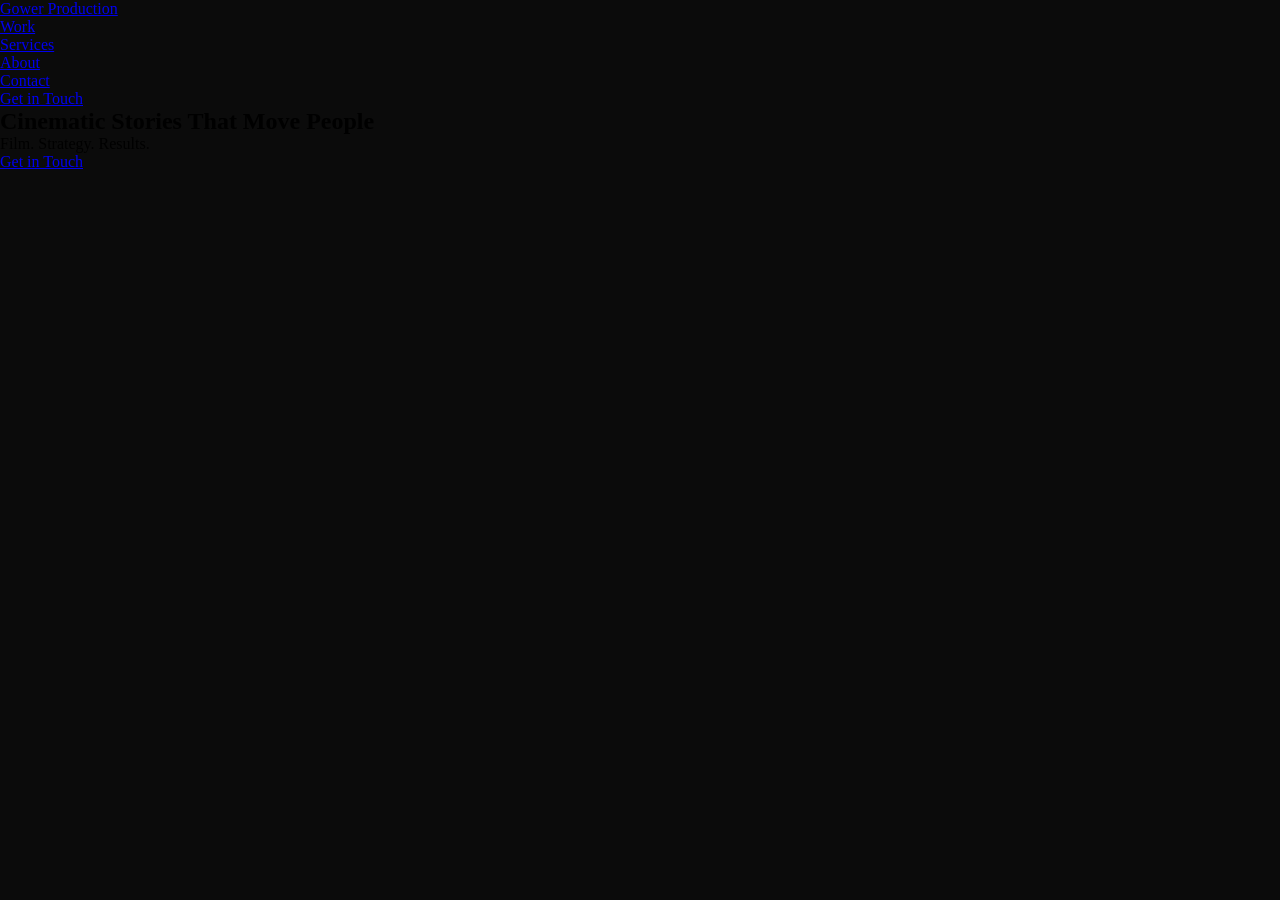
==== index.html @ b68cb29c "Add files via upload" ====
<!-- Designed and Developed by James Forde and JF Siteworks | www.jfsiteworks.com -->
<!-- © 2026 JF Siteworks™. All rights reserved. -->

<!doctype html>
<html lang="en">
  <head>
    <meta charset="UTF-8" />
    <meta name="viewport" content="width=device-width, initial-scale=1.0" />
    <link rel="stylesheet" href="CSS/navbar.css" />
    <link rel="stylesheet" href="../body.css" />
    <link rel="stylesheet" href="CSS/hero.css" />
    <link rel="preconnect" href="https://fonts.googleapis.com" />
    <link rel="preconnect" href="https://fonts.gstatic.com" crossorigin />
    <link
      href="https://fonts.googleapis.com/css2?family=Inter:ital,opsz,wght@0,14..32,100..900;1,14..32,100..900&family=Space+Grotesk:wght@300..700&display=swap"
      rel="stylesheet"
    />
    <title>Gower Production</title>
  </head>
  <body>
    <nav class="navbar">
      <div class="nav-container">
        <a href="../home/" class="logo">Gower Production</a>

        <ul class="nav-links">
          <li><a href="#">Work</a></li>
          <li><a href="#">Services</a></li>
          <li><a href="#">About</a></li>
          <li><a href="#">Contact</a></li>
        </ul>

        <a href="#" class="cta">Get in Touch</a>
      </div>
    </nav>

    <section class="hero">
      <div class="hero-overlay"></div>

      <div class="hero-content">
        <h1>Cinematic Stories That Move People</h1>
        <p>Film. Strategy. Results.</p>

        <div class="hero-buttons">
          <a href="#" class="btn">Get in Touch</a>
        </div>
      </div>
    </section>

    <script src="../script.js"></script>
  </body>
</html>
---- body.css ----
:root {
  --color-bg-primary: #0B0B0B;
  --color-bg-secondary: #1A1A1A;

  --color-text-primary: #F5F5F5;
  --color-text-secondary: #B0B0B0;

  --color-accent: #E50914;

  --color-border: rgba(255, 255, 255, 0.1);
  --color-overlay: rgba(0, 0, 0, 0.6);
  --color-glass: rgba(11, 11, 11, 0.9);

  --color-shadow: rgba(0, 0, 0, 0.5);
}


* {
  margin: 0;
  padding: 0;
  box-sizing: border-box;
  scroll-behavior: smooth;
}

body {
  margin: 0;
  overflow-x: hidden;
  background-color: #0B0B0B;
}
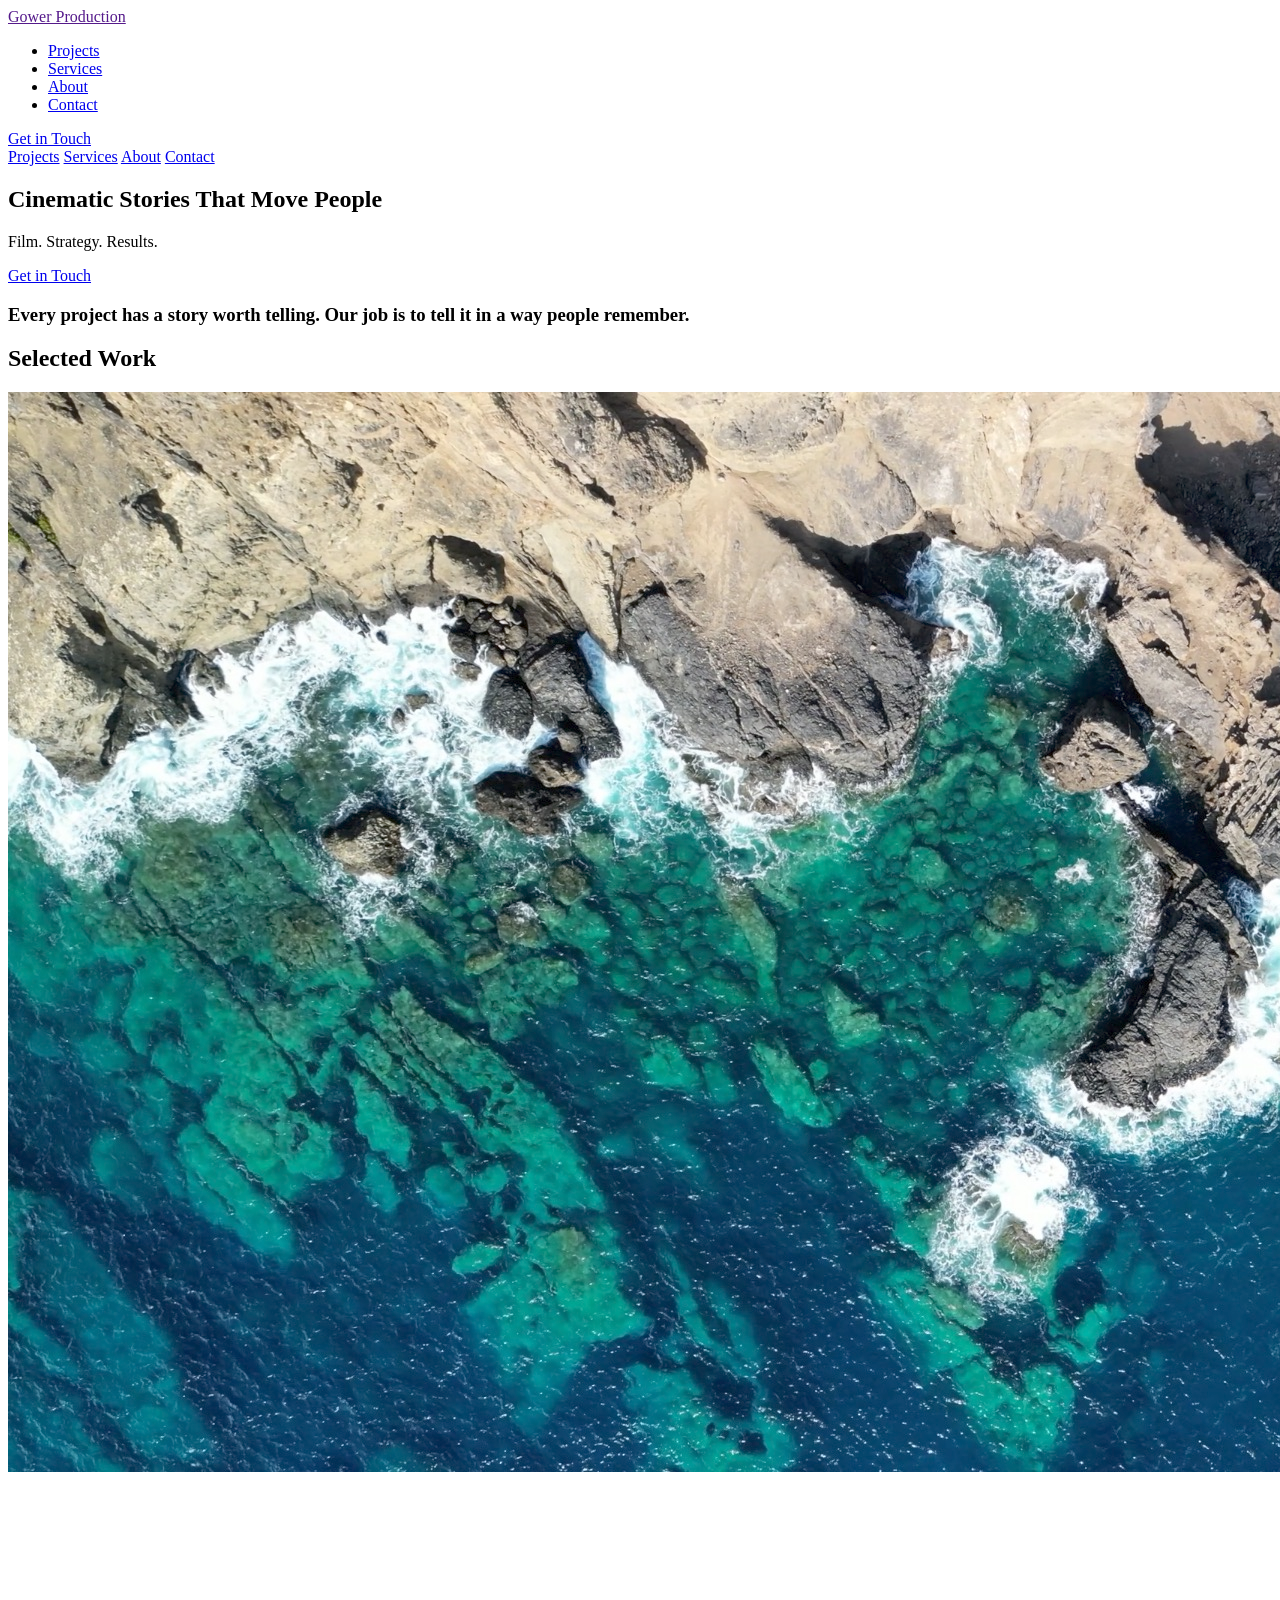
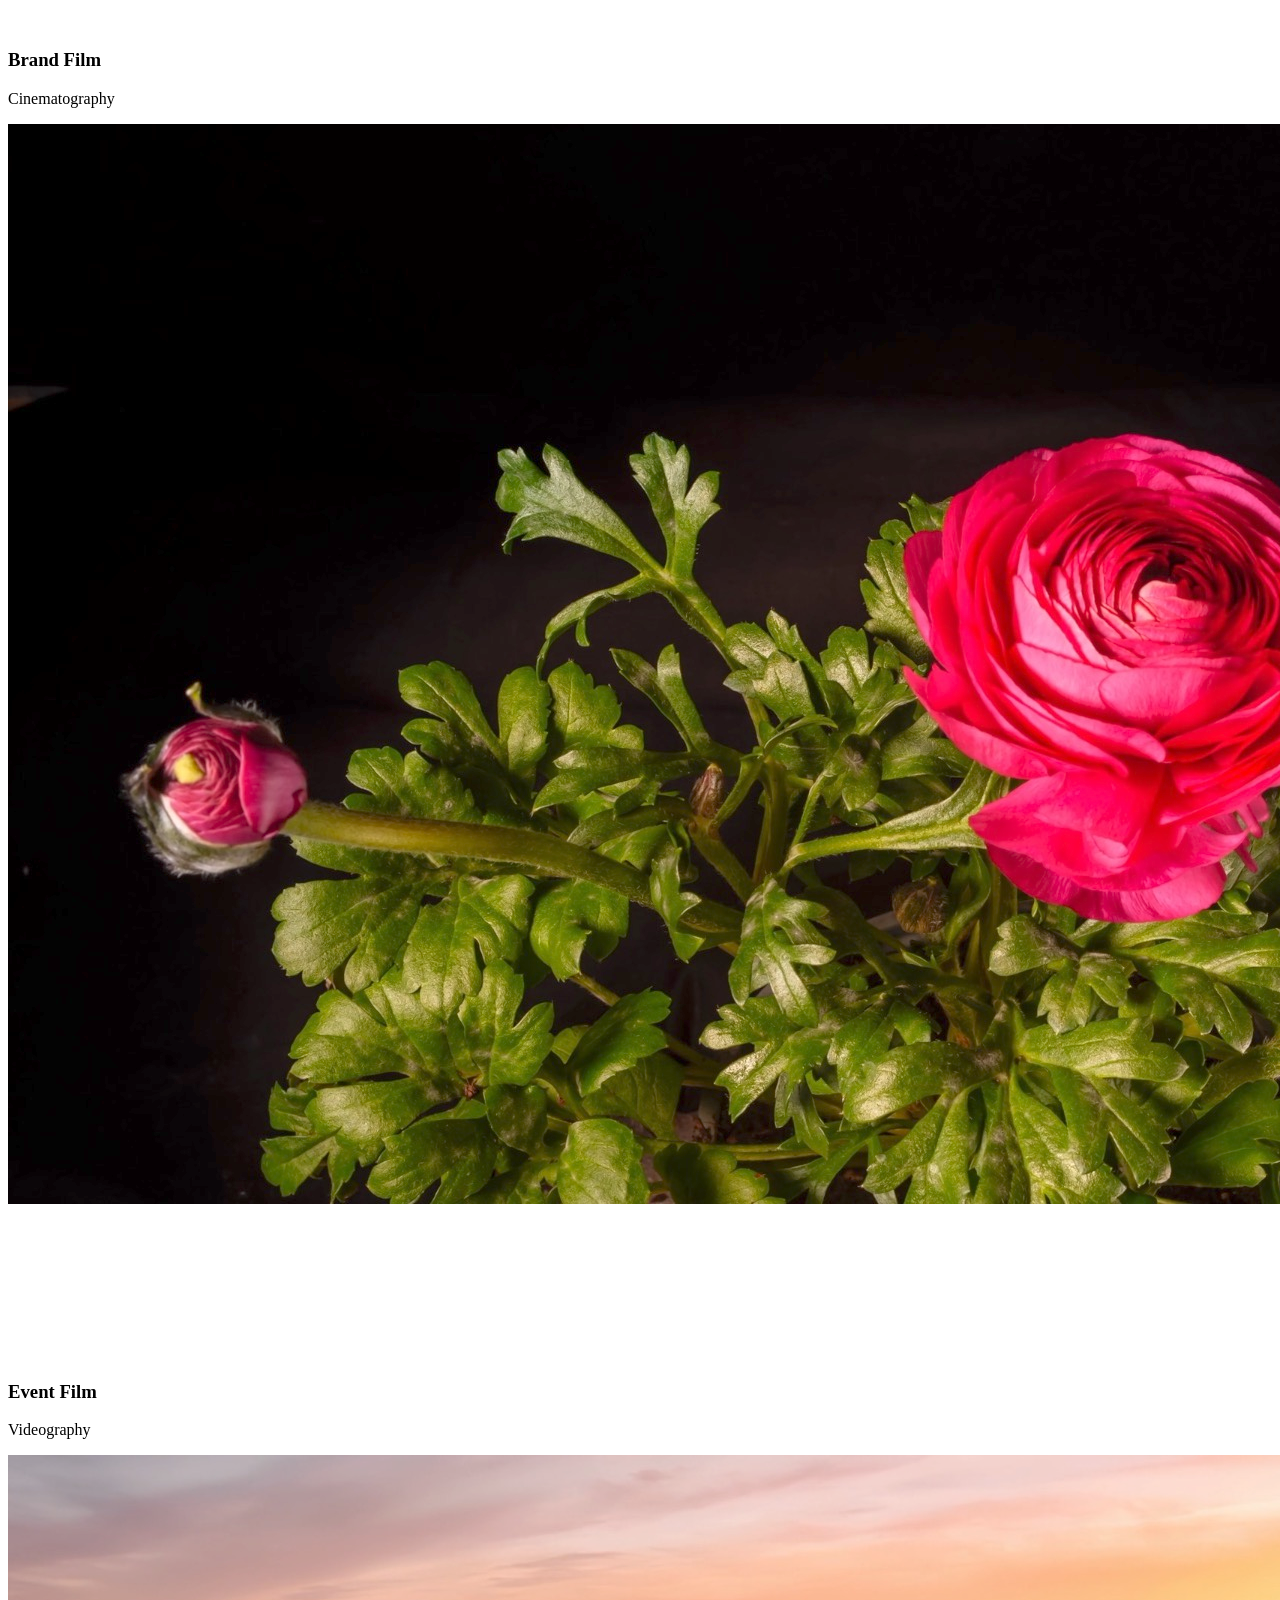
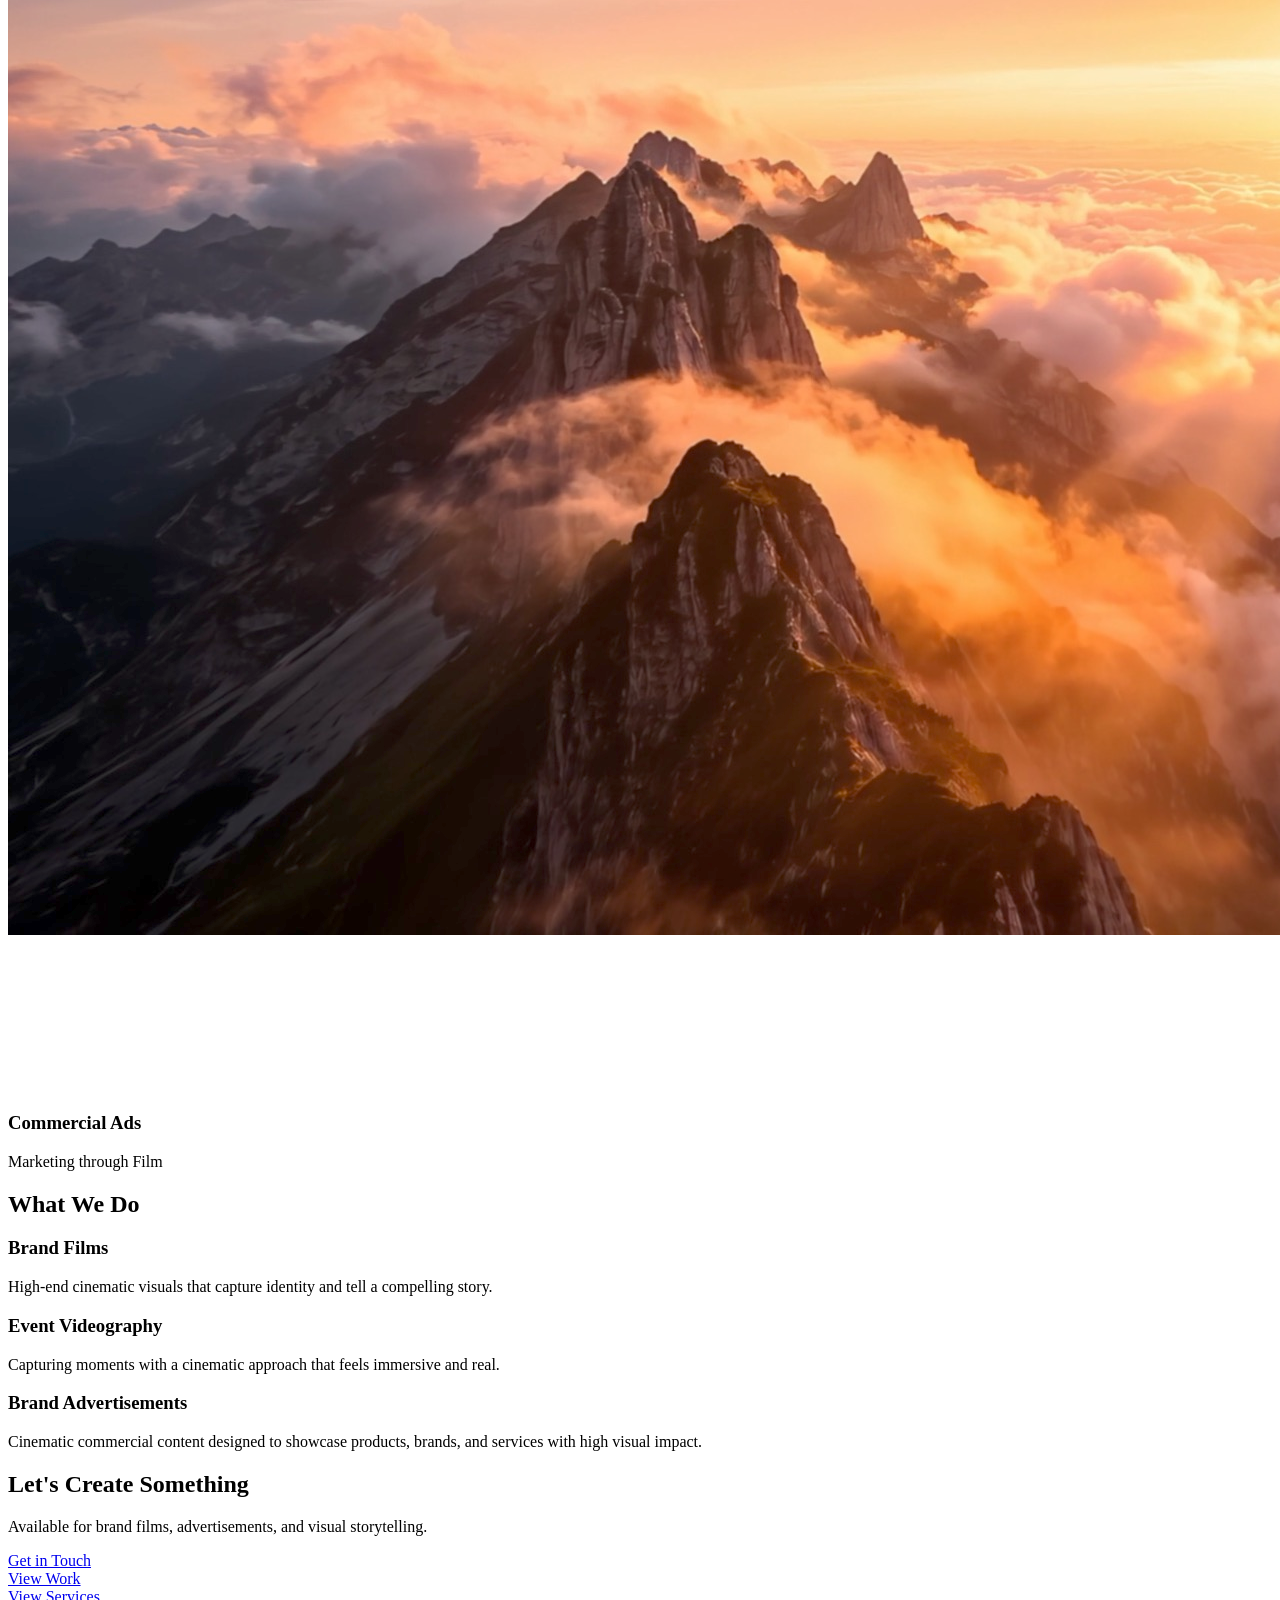
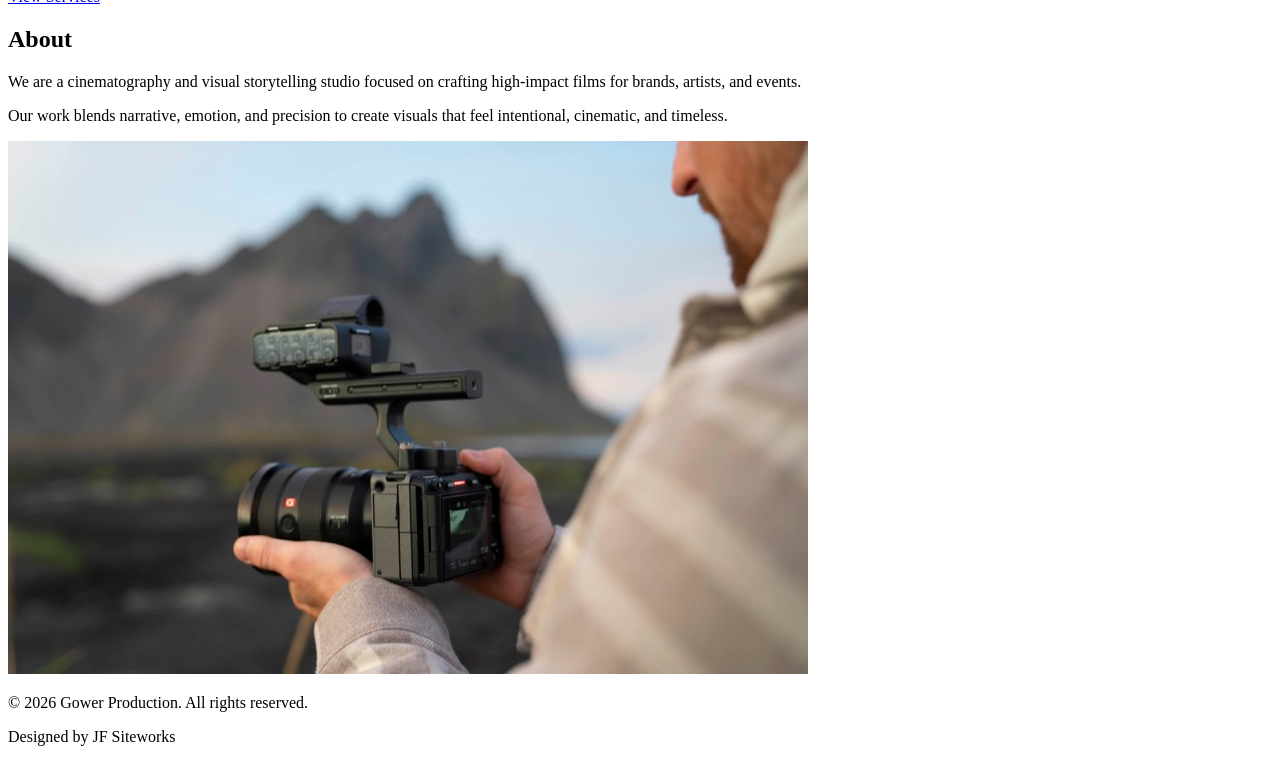
==== commit 92af940c: "Add files via upload" ====
--- a/index.html
+++ b/index.html
@@ -7,8 +7,12 @@
     <meta charset="UTF-8" />
     <meta name="viewport" content="width=device-width, initial-scale=1.0" />
     <link rel="stylesheet" href="CSS/navbar.css" />
-    <link rel="stylesheet" href="../body.css" />
+    <link rel="stylesheet" href="CSS/body.css" />
     <link rel="stylesheet" href="CSS/hero.css" />
+    <link rel="stylesheet" href="homeCSS/work.css" />
+    <link rel="stylesheet" href="homeCSS/services.css" />
+    <link rel="stylesheet" href="CSS/cta.css" />
+    <link rel="stylesheet" href="homeCSS/about.css" />
     <link rel="preconnect" href="https://fonts.googleapis.com" />
     <link rel="preconnect" href="https://fonts.gstatic.com" crossorigin />
     <link
@@ -20,20 +24,37 @@
   <body>
     <nav class="navbar">
       <div class="nav-container">
-        <a href="../home/" class="logo">Gower Production</a>
+        <a href="" class="logo">Gower Production</a>
 
         <ul class="nav-links">
-          <li><a href="#">Work</a></li>
-          <li><a href="#">Services</a></li>
-          <li><a href="#">About</a></li>
-          <li><a href="#">Contact</a></li>
+          <li><a href="#">Projects</a></li>
+          <li><a href="services/">Services</a></li>
+          <li><a href="about/">About</a></li>
+          <li><a href="contactus/">Contact</a></li>
         </ul>
 
-        <a href="#" class="cta">Get in Touch</a>
+        <a href="contactus/" class="nav-cta">Get in Touch</a>
+      </div>
+
+      <div class="mobile-menu">
+        <a href="#">Projects</a>
+        <a href="services/">Services</a>
+        <a href="about/">About</a>
+        <a href="contactus/">Contact</a>
+      </div>
+
+      <div class="mobile-toggle">
+        <span></span>
+        <span></span>
+        <span></span>
       </div>
     </nav>
 
+    <div class="mobile-overlay"></div>
+
     <section class="hero">
+      <div class="hero-image"></div>
+
       <div class="hero-overlay"></div>
 
       <div class="hero-content">
@@ -41,11 +62,150 @@
         <p>Film. Strategy. Results.</p>
 
         <div class="hero-buttons">
-          <a href="#" class="btn">Get in Touch</a>
-        </div>
-      </div>
-    </section>
-
-    <script src="../script.js"></script>
+          <a href="contactus" class="btn">Get in Touch</a>
+        </div>
+      </div>
+    </section>
+
+    <section class="intro">
+      <h3 class="fade-up">
+        Every project has a story worth telling. Our job is to tell it in a way
+        people remember.
+      </h3>
+    </section>
+
+    <section class="work">
+      <h2 class="fade-up">Selected Work</h2>
+
+      <div class="work-grid">
+        <div class="work-item fade-up">
+          <img src="images/cliff.jpg" alt="Project 1" class="work-img" />
+
+          <video class="work-video" muted loop playsinline>
+            <source src="images/cliffsvideo.mp4" type="video/mp4" />
+          </video>
+
+          <div class="work-overlay">
+            <h3>Brand Film</h3>
+            <p>Cinematography</p>
+          </div>
+        </div>
+
+        <div class="work-item fade-up" id="work">
+          <img src="images/flower.jpg" alt="Project 2" class="work-img" />
+
+          <video class="work-video" muted loop playsinline>
+            <source src="images/flowervideo.mp4" type="video/mp4" />
+          </video>
+
+          <div class="work-overlay">
+            <h3>Event Film</h3>
+            <p>Videography</p>
+          </div>
+        </div>
+
+        <div class="work-item fade-up">
+          <img src="images/mountain.jpg" alt="Project 3" class="work-img" />
+
+          <video class="work-video" muted loop playsinline>
+            <source src="images/mountainvideo.mp4" type="video/mp4" />
+          </video>
+
+          <div class="work-overlay">
+            <h3>Commercial Ads</h3>
+            <p>Marketing through Film</p>
+          </div>
+        </div>
+      </div>
+    </section>
+
+    <section class="services" id="service">
+      <div class="services-container">
+        <h2 class="fade-up">What We Do</h2>
+
+        <div class="services-grid">
+          <div class="service-card fade-up">
+            <h3>Brand Films</h3>
+            <p>
+              High-end cinematic visuals that capture identity and tell a
+              compelling story.
+            </p>
+          </div>
+
+          <div class="service-card fade-up">
+            <h3>Event Videography</h3>
+            <p>
+              Capturing moments with a cinematic approach that feels immersive
+              and real.
+            </p>
+          </div>
+
+          <div class="service-card fade-up">
+            <h3>Brand Advertisements</h3>
+            <p>
+              Cinematic commercial content designed to showcase products,
+              brands, and services with high visual impact.
+            </p>
+          </div>
+        </div>
+      </div>
+    </section>
+
+    <section class="cta">
+      <div class="cta-container">
+        <h2 class="fade-up">Let's Create Something</h2>
+
+        <p class="fade-up">
+          Available for brand films, advertisements, and visual storytelling.
+        </p>
+
+        <div class="cta-buttons">
+          <div class="fade-up">
+            <a href="contactus/" class="cta-btn">Get in Touch</a>
+          </div>
+          <div class="fade-up">
+            <a href="#" class="cta-btn">View Work</a>
+          </div>
+          <div class="fade-up">
+            <a href="services/" class="cta-btn">View Services</a>
+          </div>
+        </div>
+      </div>
+    </section>
+
+    <section class="about">
+      <div class="about-container">
+        <h2 class="fade-up">About</h2>
+        <div class="about-grid">
+          <div class="about-content">
+            <p class="fade-up">
+              We are a cinematography and visual storytelling studio focused on
+              crafting high-impact films for brands, artists, and events.
+            </p>
+
+            <p class="fade-up">
+              Our work blends narrative, emotion, and precision to create
+              visuals that feel intentional, cinematic, and timeless.
+            </p>
+          </div>
+
+          <div class="about-image fade-up">
+            <img src="images/camera.jpg" alt="Cinematography work" />
+          </div>
+        </div>
+      </div>
+    </section>
+
+    <footer class="footer">
+      <div class="footer-container">
+        <p class="fade-up">© 2026 Gower Production. All rights reserved.</p>
+
+        <p class="footer-credit fade-up">
+          Designed by <span>JF Siteworks</span>
+        </p>
+      </div>
+    </footer>
+
+    <script src="script.js"></script>
   </body>
 </html>
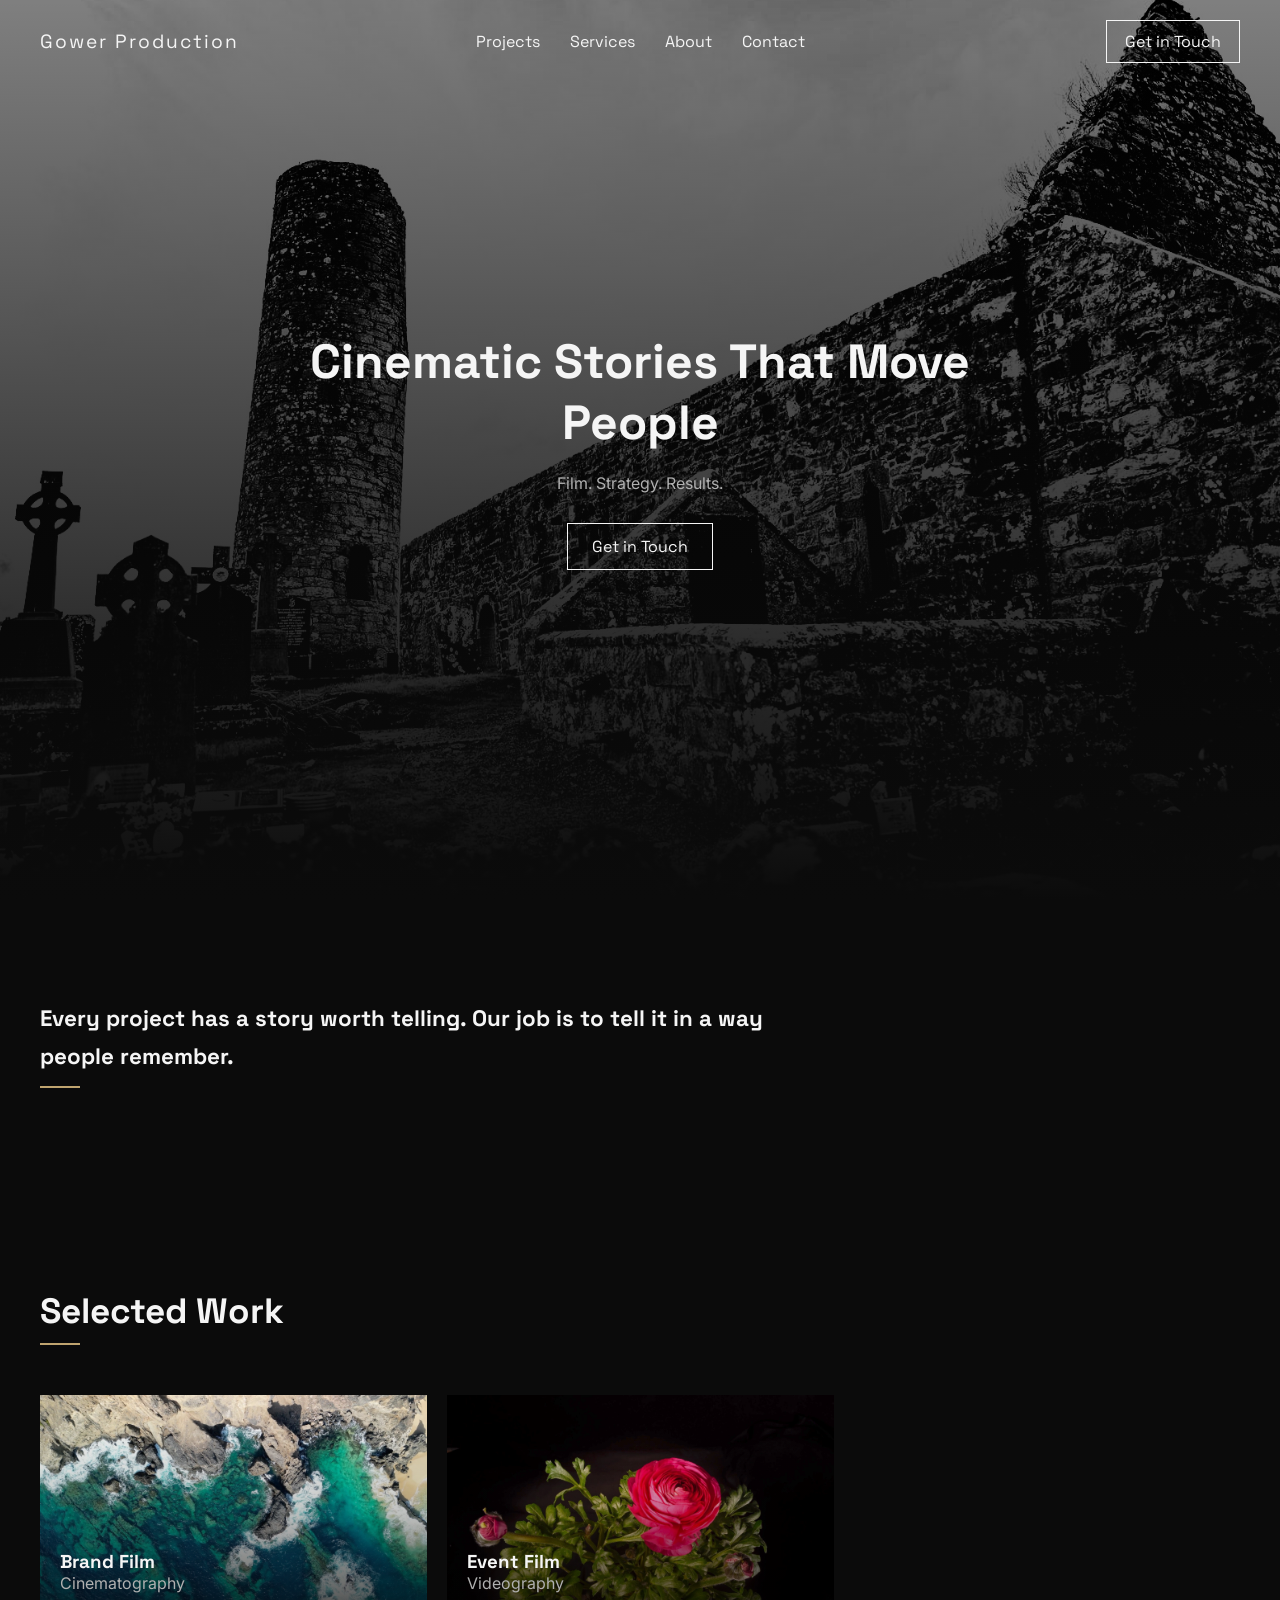
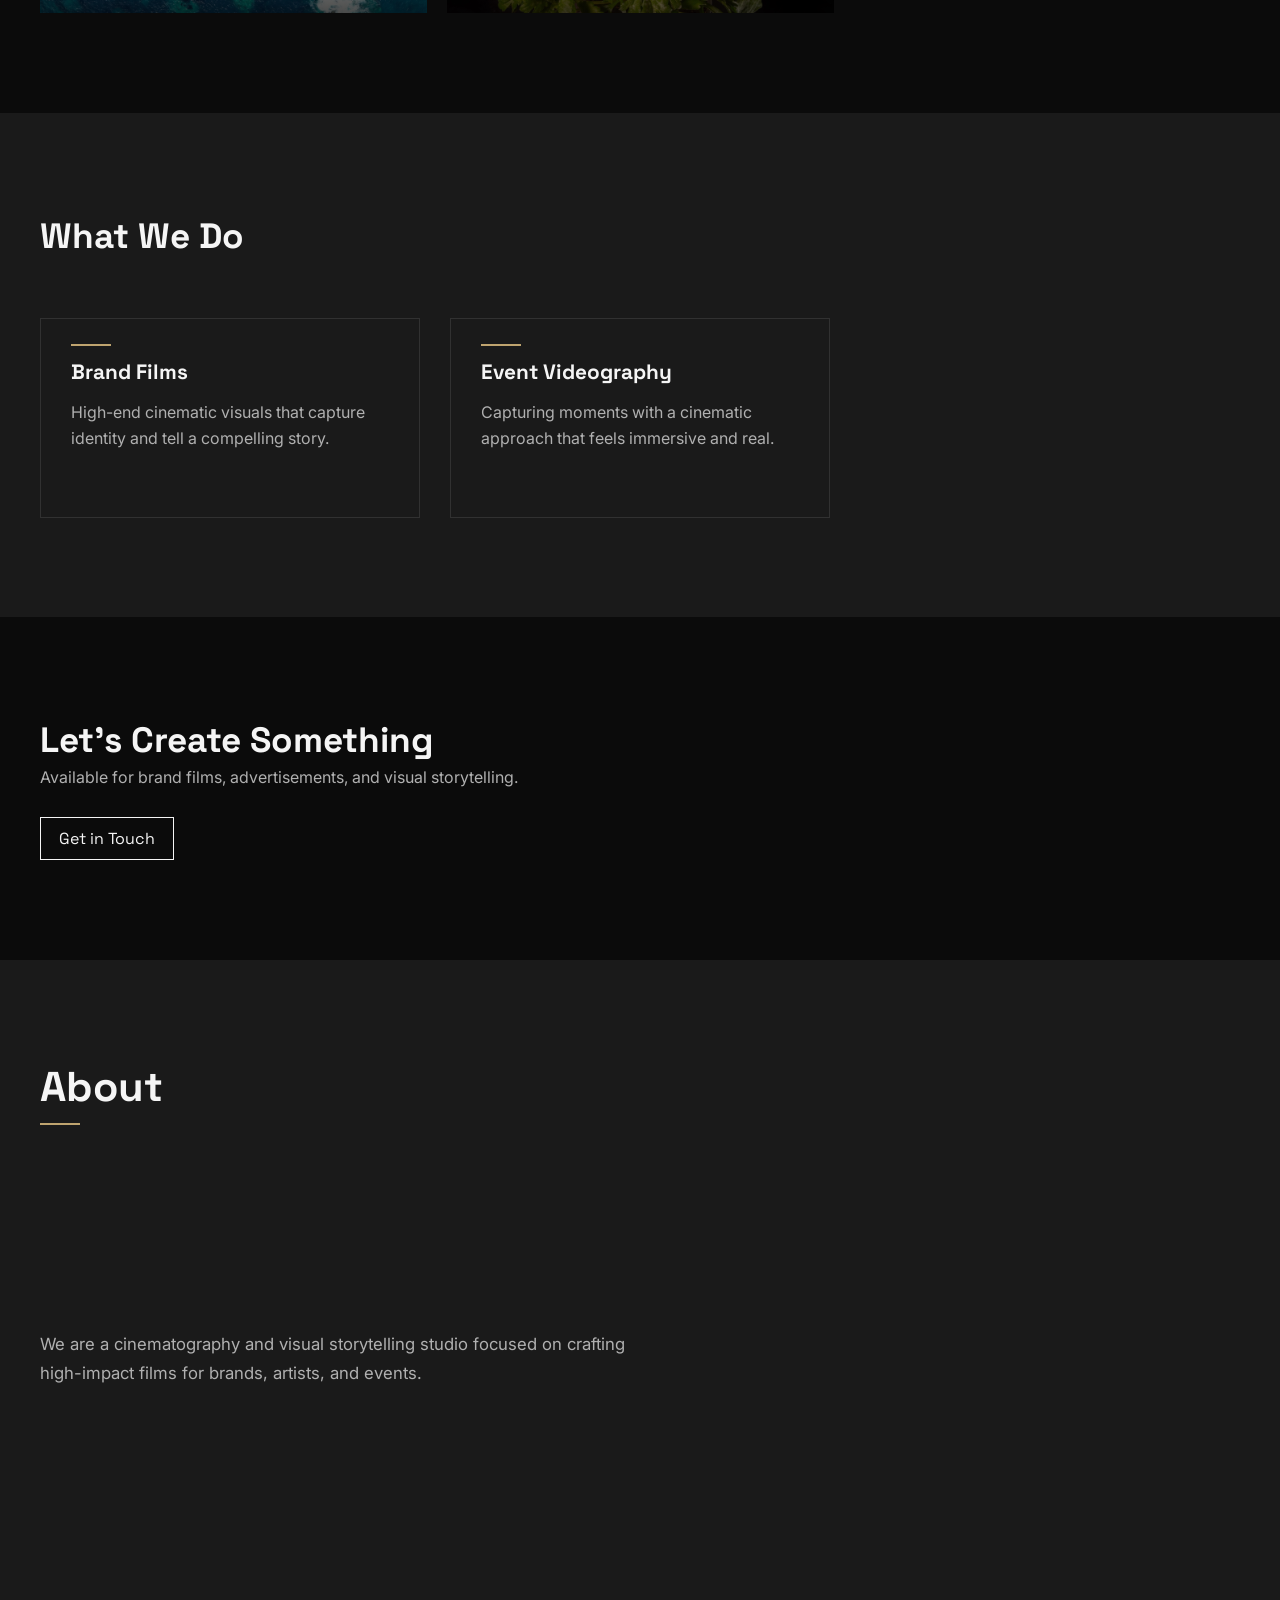
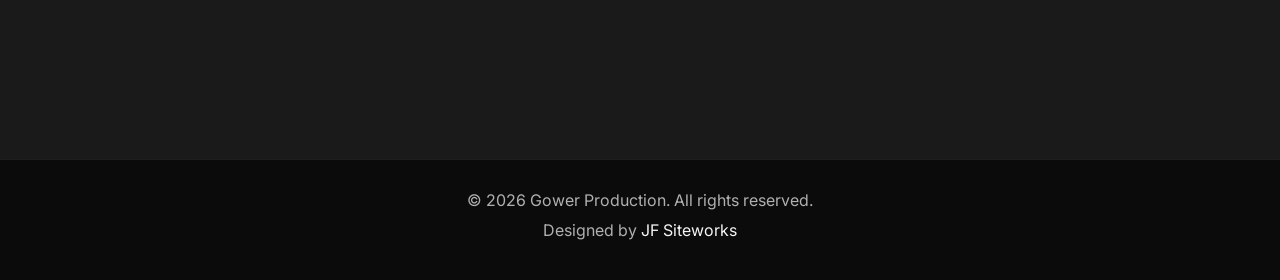
==== commit 559eee29: "Add mobile menu CTA link to navigation Added a mobile menu call-to-action link in the navigation." ====
--- a/index.html
+++ b/index.html
@@ -22,7 +22,7 @@
     <title>Gower Production</title>
   </head>
   <body>
-    <nav class="navbar">
+        <nav class="navbar">
       <div class="nav-container">
         <a href="" class="logo">Gower Production</a>
 
@@ -41,6 +41,7 @@
         <a href="services/">Services</a>
         <a href="about/">About</a>
         <a href="contactus/">Contact</a>
+        <a href="contactus/" class="mobile-menu-cta">Get in Touch</a>
       </div>
 
       <div class="mobile-toggle">
--- a/CSS/navbar.css
+++ b/CSS/navbar.css
@@ -0,0 +1,219 @@
+.navbar {
+  position: fixed;
+  width: 100%;
+  top: 0;
+  z-index: 1000;
+  transition: all 0.4s ease;
+  padding: 20px 40px;
+  opacity: 0;
+  transform: translateY(-20px);
+  animation: fadeInNav 1s ease forwards;
+}
+
+.navbar.scrolled {
+  background: var(--color-glass);
+  backdrop-filter: blur(100px);
+  padding: 15px 40px;
+}
+
+.nav-container {
+  display: flex;
+  align-items: center;
+  justify-content: space-between;
+}
+
+.logo {
+  font-family: "Space Grotesk", sans-serif;
+  font-size: 1.2rem;
+  letter-spacing: 2px;
+  color: var(--color-text-primary);
+  text-decoration: none;
+}
+
+.nav-links {
+  position: absolute;
+  left: 50%;
+  transform: translateX(-50%);
+  list-style: none;
+  display: flex;
+  gap: 30px;
+}
+
+.nav-links a {
+  display: inline-block;
+  text-decoration: none;
+  color: var(--color-text-primary);
+  font-family: "Space Grotesk", sans-serif;
+  transition:
+    color 0.3s ease,
+    transform 0.3s ease;
+}
+
+.nav-links a::after {
+  content: "";
+  position: absolute;
+  width: 0%;
+  height: 2px;
+  background-color: var(--color-accent);
+  bottom: -4px;
+  left: 0;
+  transition: width 0.3s ease;
+}
+
+.nav-links a:hover {
+  transform: scale(1.25);
+}
+
+.nav-links a:hover::after {
+  width: 100%;
+}
+
+.nav-cta {
+  padding: 10px 18px;
+  border: 1px solid var(--color-text-primary);
+  text-decoration: none;
+  color: var(--color-text-primary);
+  font-family: "Space Grotesk", sans-serif;
+  transition: all 0.3s ease;
+}
+
+.nav-cta:hover {
+  transform: scale(1.15);
+  background: var(--color-text-primary);
+  color: var(--color-bg-primary);
+}
+
+@keyframes fadeInNav {
+  to {
+    opacity: 1;
+    transform: translateY(0);
+  }
+}
+
+.mobile-toggle,
+.mobile-menu,
+.mobile-overlay {
+  display: none;
+}
+
+@media (max-width: 600px) {
+  .navbar {
+    padding: 31px 20px;
+  }
+
+  .navbar.scrolled {
+    background: var(--color-glass);
+    backdrop-filter: blur(100px);
+    padding: 31px 20px;
+  }
+
+  /* centre logo on phone */
+
+  .logo {
+    position: absolute;
+    left: 50%;
+    top: 50%;
+    transform: translateX(-50%) translateY(-50%);
+    white-space: nowrap;
+  }
+
+  .nav-links,
+  .nav-cta {
+    display: none;
+  }
+
+  /* hamburger */
+
+  .mobile-toggle {
+    display: flex;
+    position: fixed;
+    left: 20px;
+    top: 22px;
+    width: 26px;
+    height: 18px;
+    flex-direction: column;
+    justify-content: center;
+    gap: 6px;
+    background: none;
+    border: 0;
+    z-index: 3000;
+    cursor: pointer;
+  }
+
+  .mobile-toggle span {
+    display: block;
+    width: 26px;
+    height: 2px;
+    background: var(--color-text-primary);
+    transition:
+      transform 0.35s ease,
+      opacity 0.2s ease;
+  }
+
+  /* hamburger -> X */
+
+  .mobile-toggle.active span:nth-child(1) {
+    transform: translateY(8px) rotate(45deg);
+  }
+
+  .mobile-toggle.active span:nth-child(2) {
+    opacity: 0;
+  }
+
+  .mobile-toggle.active span:nth-child(3) {
+    transform: translateY(-8px) rotate(-45deg);
+  }
+
+  /* overlay */
+
+  .mobile-overlay {
+    display: block;
+    position: fixed;
+    inset: 0;
+    background: rgba(0, 0, 0, 0.55);
+    backdrop-filter: blur(8px);
+    opacity: 0;
+    pointer-events: none;
+    transition: 0.35s ease;
+    z-index: 900;
+  }
+
+  .mobile-overlay.active {
+    opacity: 1;
+    pointer-events: auto;
+  }
+
+  /* sidebar */
+
+  .mobile-menu {
+    display: flex;
+    position: fixed;
+    top: 0;
+    left: -100%;
+    width: min(320px, 85vw);
+    height: 100dvh;
+    padding: 100px 35px;
+    flex-direction: column;
+    gap: 28px;
+    background: var(--color-glass);
+    backdrop-filter: blur(35px);
+    transition: left 0.4s cubic-bezier(0.77, 0, 0.18, 1);
+    z-index: 999;
+  }
+
+  .mobile-menu.open {
+    left: 0;
+  }
+
+  .mobile-menu a {
+    color: var(--color-text-primary);
+    text-decoration: none;
+    font-family: "Space Grotesk", sans-serif;
+    font-size: 1.35rem;
+    transition: 0.25s ease;
+  }
+
+  .mobile-menu a:hover {
+    transform: translateX(8px);
+  }
+}
--- a/CSS/body.css
+++ b/CSS/body.css
@@ -0,0 +1,88 @@
+:root {
+  --color-bg-primary: #0b0b0b;
+  --color-bg-secondary: #1a1a1a;
+
+  --color-text-primary: #f5f5f5;
+  --color-text-secondary: #b0b0b0;
+
+  --color-accent-blue: #5A6C7D;
+  --color-accent: #BFA46F;
+  --color-accent-orange: #C97B3C;
+
+  --color-border: rgba(255, 255, 255, 0.1);
+  --color-overlay: rgba(0, 0, 0, 0.6);
+  --color-glass: rgba(11, 11, 11, 0.9);
+
+  --color-shadow: rgba(0, 0, 0, 0.5);
+}
+
+* {
+  margin: 0;
+  padding: 0;
+  box-sizing: border-box;
+  scroll-behavior: smooth;
+}
+
+body {
+  margin: 0;
+  overflow-x: hidden;
+  background-color: var(--color-bg-primary);
+  padding-top: 0;
+}
+
+
+.footer {
+  padding: 30px 40px;
+  background: var(--color-bg-primary);
+  border-top: 1px solid rgba(255, 255, 255, 0.08);
+}
+
+.footer-container {
+  max-width: 1200px;
+  margin: 0 auto;
+  text-align: center;
+}
+
+.footer p {
+  color: var(--color-text-secondary);
+  font-family: "Inter", sans-serif;
+  margin-bottom: 10px;
+}
+
+.footer-credit span {
+  color: var(--color-text-primary);
+}
+
+.fade-up {
+  opacity: 0;
+  transform: translateY(40px);
+  will-change: transform, opacity;
+}
+
+.fade-up.show {
+  opacity: 1;
+  transform: translateY(0);
+  transition:
+    opacity 0.8s ease,
+    transform 0.8s cubic-bezier(0.25, 0.1, 0.25, 1);
+}
+
+@media (max-width: 900px) {
+  html {
+    font-size: 15px;
+  }
+
+  .footer {
+    padding: 24px 20px;
+  }
+}
+
+@media (max-width: 600px) {
+  .footer {
+    padding: 18px 16px;
+  }
+
+  .footer p {
+    font-size: 0.95rem;
+  }
+}
--- a/CSS/hero.css
+++ b/CSS/hero.css
@@ -0,0 +1,125 @@
+.hero {
+  position: relative;
+  height: 100vh;
+  height: 100svh;
+  width: 100%;
+  overflow: hidden;
+  display: flex;
+  align-items: center;
+  justify-content: center;
+}
+
+/* NEW: image layer */
+.hero-image {
+  position: absolute;
+  inset: 0;
+  background: url("../images/hero.jpg") center center / cover no-repeat;
+  z-index: 0;
+  animation: heroZoom 12s ease-out forwards;
+}
+
+
+/* existing overlay */
+.hero-overlay {
+  position: absolute;
+  inset: 0;
+  background: linear-gradient(
+    to bottom,
+    rgba(0, 0, 0, 0.5),
+    var(--color-bg-primary)
+  );
+  z-index: 1;
+}
+
+
+/* existing content */
+.hero-content {
+  position: relative;
+  z-index: 2;
+  text-align: center;
+  max-width: 800px;
+  padding: 0 20px;
+  opacity: 0;
+  transform: translateY(20px);
+  animation: fadeUp 1s ease forwards;
+  animation-delay: 0.5s;
+}
+
+
+.hero h1 {
+  font-family: "Space Grotesk", sans-serif;
+  font-size: 3rem;
+  margin-bottom: 20px;
+  color: var(--color-text-primary);
+}
+
+
+.hero p {
+  font-family: "Inter", sans-serif;
+  color: var(--color-text-secondary);
+  margin-bottom: 30px;
+}
+
+
+.hero-buttons {
+  display: flex;
+  gap: 15px;
+  justify-content: center;
+}
+
+
+.btn {
+  padding: 12px 24px;
+  border: 1px solid var(--color-text-primary);
+  color: var(--color-text-primary);
+  text-decoration: none;
+  transition: 0.3s ease;
+  font-family: "Space Grotesk", sans-serif;
+}
+
+
+.btn:hover {
+  transform: scale(1.15);
+  background: var(--color-text-primary);
+  color: var(--color-bg-primary);
+}
+
+
+/* changed: zoom now uses transform instead of background-size */
+@keyframes heroZoom {
+  from {
+    transform: scale(1);
+  }
+  to {
+    transform: scale(1.1);
+  }
+}
+
+
+@keyframes fadeUp {
+  to {
+    opacity: 1;
+    transform: translateY(0);
+  }
+}
+
+
+/* Mobile additions */
+@media (max-width: 768px) {
+
+  .hero-image {
+    background-position: 20% 45%;
+    animation: heroZoomMobile 12s ease-out forwards;
+  }
+
+}
+
+
+@keyframes heroZoomMobile {
+  from {
+    transform: scale(1.35);
+  }
+  to {
+    transform: scale(1.55);
+  }
+}
--- a/homeCSS/work.css
+++ b/homeCSS/work.css
@@ -0,0 +1,174 @@
+.work {
+  padding: 100px 40px;
+}
+
+.work-grid {
+  display: grid;
+  grid-template-columns: repeat(3, 1fr);
+  gap: 20px;
+}
+
+.work-item {
+  position: relative;
+  overflow: hidden;
+  cursor: pointer;
+  transition: transform 0.6s ease;
+  opacity: 0;
+  transform: translateY(40px);
+  transition:
+    opacity 0.8s ease,
+    transform 0.8s ease;
+}
+
+.work-item.show {
+  opacity: 1;
+  transform: translateY(0);
+}
+
+.work-img {
+  width: 100%;
+  height: 100%;
+  object-fit: cover;
+  display: block;
+  transition:
+    opacity 0.4s ease,
+    transform 0.6s ease;
+}
+
+.work-video {
+  position: absolute;
+  inset: 0;
+  width: 100%;
+  height: 100%;
+  object-fit: cover;
+
+  opacity: 0;
+  transition:
+    opacity 0.4s ease,
+    transform 0.6s ease;
+  pointer-events: none;
+}
+
+.work-overlay {
+  position: absolute;
+  inset: 0;
+  display: flex;
+  flex-direction: column;
+  justify-content: flex-end;
+  padding: 20px;
+
+  background: linear-gradient(
+    to top,
+    rgba(0, 0, 0, 0.7),
+    rgba(0, 0, 0, 0.2),
+    transparent
+  );
+
+  z-index: 2;
+}
+
+.work-item:hover .work-img {
+  opacity: 0;
+  transform: scale(1.05);
+}
+
+.work-item:hover .work-video {
+  opacity: 1;
+  transform: scale(1.15);
+}
+
+.work-overlay h3,
+h2 {
+  color: var(--color-text-primary);
+  font-family: "Space Grotesk", sans-serif;
+}
+
+.work-overlay p {
+  color: var(--color-text-secondary);
+  font-family: "Inter", sans-serif;
+}
+
+.work h2 {
+  font-family: "Space Grotesk", sans-serif;
+  font-size: 2.2rem;
+  margin-bottom: 50px;
+  color: var(--color-text-primary);
+}
+
+.work h2::after {
+  content: "";
+  display: block;
+  width: 40px;
+  height: 2px;
+  background: var(--color-accent);
+  margin-top: 10px;
+}
+
+.intro {
+  padding: 100px 40px;
+}
+
+.intro h3 {
+  max-width: 750px;
+  font-size: 1.4rem;
+  line-height: 1.7;
+  color: var(--color-text-primary);
+  font-family: "Space Grotesk", sans-serif;
+}
+
+.intro h3::after {
+  content: "";
+  display: block;
+  width: 40px;
+  height: 2px;
+  background: var(--color-accent);
+  margin-top: 10px;
+}
+
+@media (max-width: 900px) {
+  .work {
+    padding: 80px 20px;
+  }
+
+  .work-grid {
+    grid-template-columns: repeat(2, minmax(0, 1fr));
+  }
+
+  .work h2 {
+    font-size: 2rem;
+    margin-bottom: 35px;
+  }
+
+  .intro {
+    padding: 80px 20px;
+  }
+
+  .intro h3 {
+    max-width: 100%;
+    font-size: 1.3rem;
+  }
+}
+
+@media (max-width: 600px) {
+  .work {
+    padding: 60px 16px;
+  }
+
+  .work-grid {
+    grid-template-columns: 1fr;
+  }
+
+  .work h2 {
+    font-size: 1.75rem;
+    margin-bottom: 28px;
+  }
+
+  .intro {
+    padding: 60px 16px;
+  }
+
+  .intro h3 {
+    font-size: 1.15rem;
+    line-height: 1.8;
+  }
+}
--- a/homeCSS/services.css
+++ b/homeCSS/services.css
@@ -0,0 +1,77 @@
+.services {
+  padding: 100px 40px;
+  background: var(--color-bg-secondary);
+}
+
+.services-container {
+  max-width: 1200px;
+  margin: 0 auto;
+}
+
+.services h2 {
+  font-family: "Space Grotesk", sans-serif;
+  font-size: 2.2rem;
+  margin-bottom: 60px;
+}
+
+.services-grid {
+  display: grid;
+  grid-template-columns: repeat(3, 1fr);
+  gap: 30px;
+}
+
+.service-card {
+  padding: 40px 30px;
+  border: 1px solid var(--color-border);
+  background: transparent;
+  transition: all 0.4s ease;
+  position: relative;
+}
+
+.service-card::before {
+  content: "";
+  position: absolute;
+  top: 25px;
+  left: 30px;
+  width: 40px;
+  height: 2px;
+  background: var(--color-accent);
+}
+
+.service-card h3 {
+  margin-bottom: 15px;
+  font-size: 1.3rem;
+  color: var(--color-text-primary);
+  font-family: "Space Grotesk", sans-serif;
+}
+
+.service-card p {
+  color: var(--color-text-secondary);
+  line-height: 1.6;
+  font-family: "Inter", sans-serif;
+}
+
+@media (max-width: 900px) {
+  .services {
+    padding: 80px 20px;
+  }
+
+  .services h2 {
+    font-size: 2rem;
+  }
+
+  .services-grid {
+    grid-template-columns: repeat(2, minmax(0, 1fr));
+  }
+}
+
+@media (max-width: 600px) {
+  .services {
+    padding: 60px 16px;
+  }
+
+  .services-grid {
+    grid-template-columns: 1fr;
+    gap: 20px;
+  }
+}
--- a/CSS/cta.css
+++ b/CSS/cta.css
@@ -0,0 +1,87 @@
+.cta {
+  padding: 100px 40px;
+}
+
+.cta-container {
+  max-width: 1200px;
+  margin: 0 auto;
+}
+
+.cta h2 {
+  font-family: "Space Grotesk", sans-serif;
+  font-size: 2.2rem;
+  color: var(--color-text-primary);
+}
+
+.cta-container {
+  max-width: 1200px;
+  margin: 0 auto;
+}
+
+.cta p {
+  margin: 5px 0 30px 0;
+  color: var(--color-text-secondary);
+  max-width: 600px;
+  font-family: "Inter", sans-serif;
+}
+
+.cta-buttons {
+  display: flex;
+  gap: 15px;
+  justify-content: flex-start;
+}
+
+.cta-btn {
+  display: inline-block;
+  padding: 10px 18px;
+  border: 1px solid var(--color-text-primary);
+  text-decoration: none;
+  color: var(--color-text-primary);
+  font-family: "Space Grotesk", sans-serif;
+  transition: all 0.3s cubic-bezier(0.33, 1, 0.68, 1); 
+}
+
+.cta-btn:hover {
+  transform: translateY(0) scale(1.15);
+  background: var(--color-text-primary);
+  color: var(--color-bg-primary);
+}
+
+@media (max-width: 900px) {
+  .cta {
+    padding: 80px 20px;
+  }
+
+  .cta h2 {
+    font-size: 2rem;
+  }
+
+  .cta p {
+    max-width: 100%;
+  }
+
+  .cta-buttons {
+    flex-wrap: wrap;
+    gap: 12px;
+  }
+
+  .cta-btn {
+    padding: 12px 18px;
+  }
+}
+
+@media (max-width: 600px) {
+  .cta {
+    padding: 60px 16px;
+  }
+
+  .cta-buttons {
+    flex-direction: column;
+    align-items: stretch;
+  }
+
+  .cta-btn {
+    width: 100%;
+    text-align: center;
+  }
+}
--- a/homeCSS/about.css
+++ b/homeCSS/about.css
@@ -0,0 +1,97 @@
+.about {
+  padding: 100px 40px;
+  background-color: var(--color-bg-secondary);
+}
+
+.about-container {
+  max-width: 1200px;
+  margin: 0 auto;
+}
+
+.about h2 {
+  font-family: "Space Grotesk", sans-serif;
+  font-size: 2.6rem;
+  margin-bottom: 30px;
+  color: var(--color-text-primary);
+}
+
+.about-content {
+  max-width: 700px;
+}
+
+.about-content p {
+  font-family: "Inter", sans-serif;
+  color: var(--color-text-secondary);
+  line-height: 1.7;
+  margin-bottom: 20px;
+  font-size: 1.05rem;
+}
+
+.about-grid {
+  display: grid;
+  grid-template-columns: 1.2fr 1fr;
+  gap: 60px;
+  align-items: center;
+}
+
+.about-image img {
+  width: 100%;
+  height: 500px;
+  object-fit: cover;
+  transition: 0.5s ease;
+}
+
+.about-image img:hover {
+  transform: scale(1.02);
+}
+
+.about h2::after {
+  content: "";
+  display: block;
+  width: 40px;
+  height: 2px;
+  background: var(--color-accent);
+  margin-top: 10px;
+}
+
+@media (max-width: 900px) {
+  .about {
+    padding: 80px 20px;
+  }
+
+  .about h2 {
+    font-size: 2.2rem;
+  }
+
+  .about-grid {
+    gap: 40px;
+  }
+
+  .about-image img {
+    height: auto;
+    min-height: 320px;
+  }
+}
+
+@media (max-width: 600px) {
+  .about {
+    padding: 60px 16px;
+  }
+
+  .about-grid {
+    display: block;
+  }
+
+  .about-content {
+    max-width: 100%;
+    margin-bottom: 30px;
+  }
+
+  .about h2 {
+    font-size: 1.9rem;
+  }
+
+  .about-content p {
+    font-size: 0.98rem;
+  }
+}
